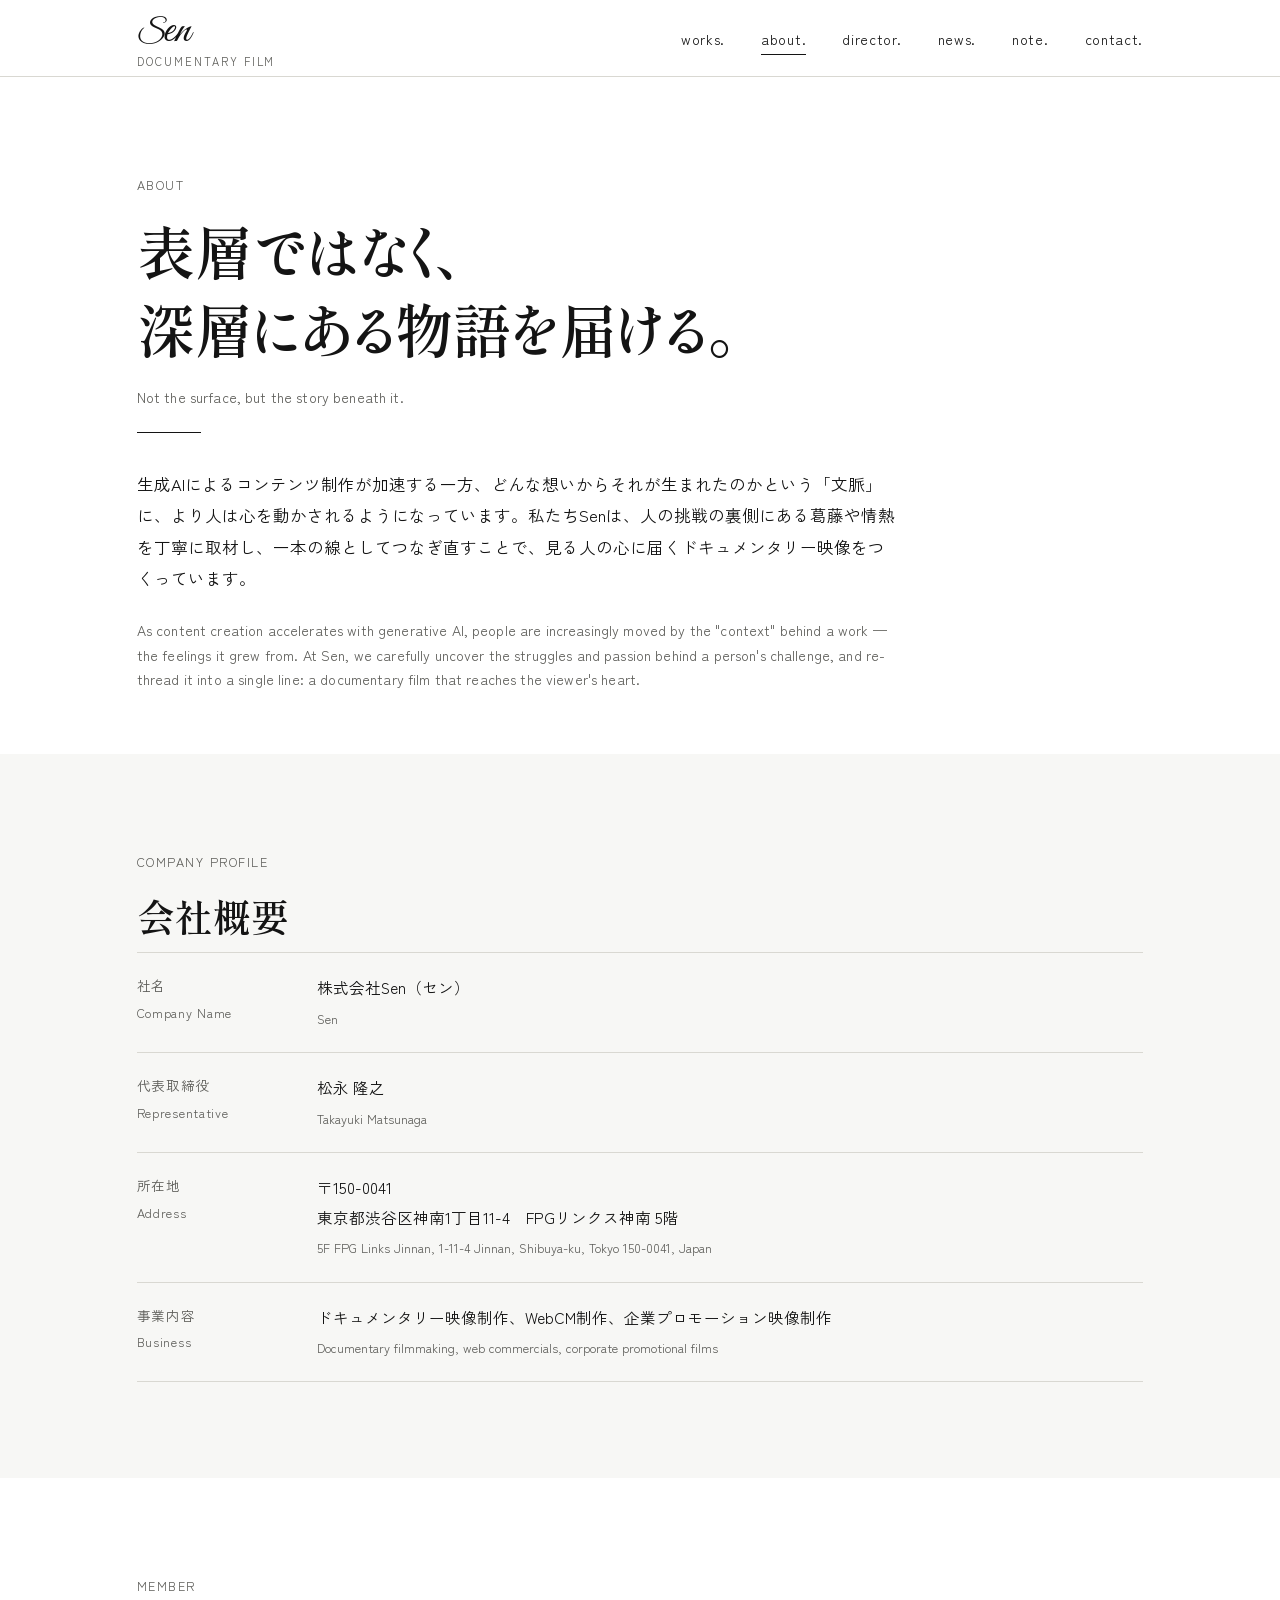
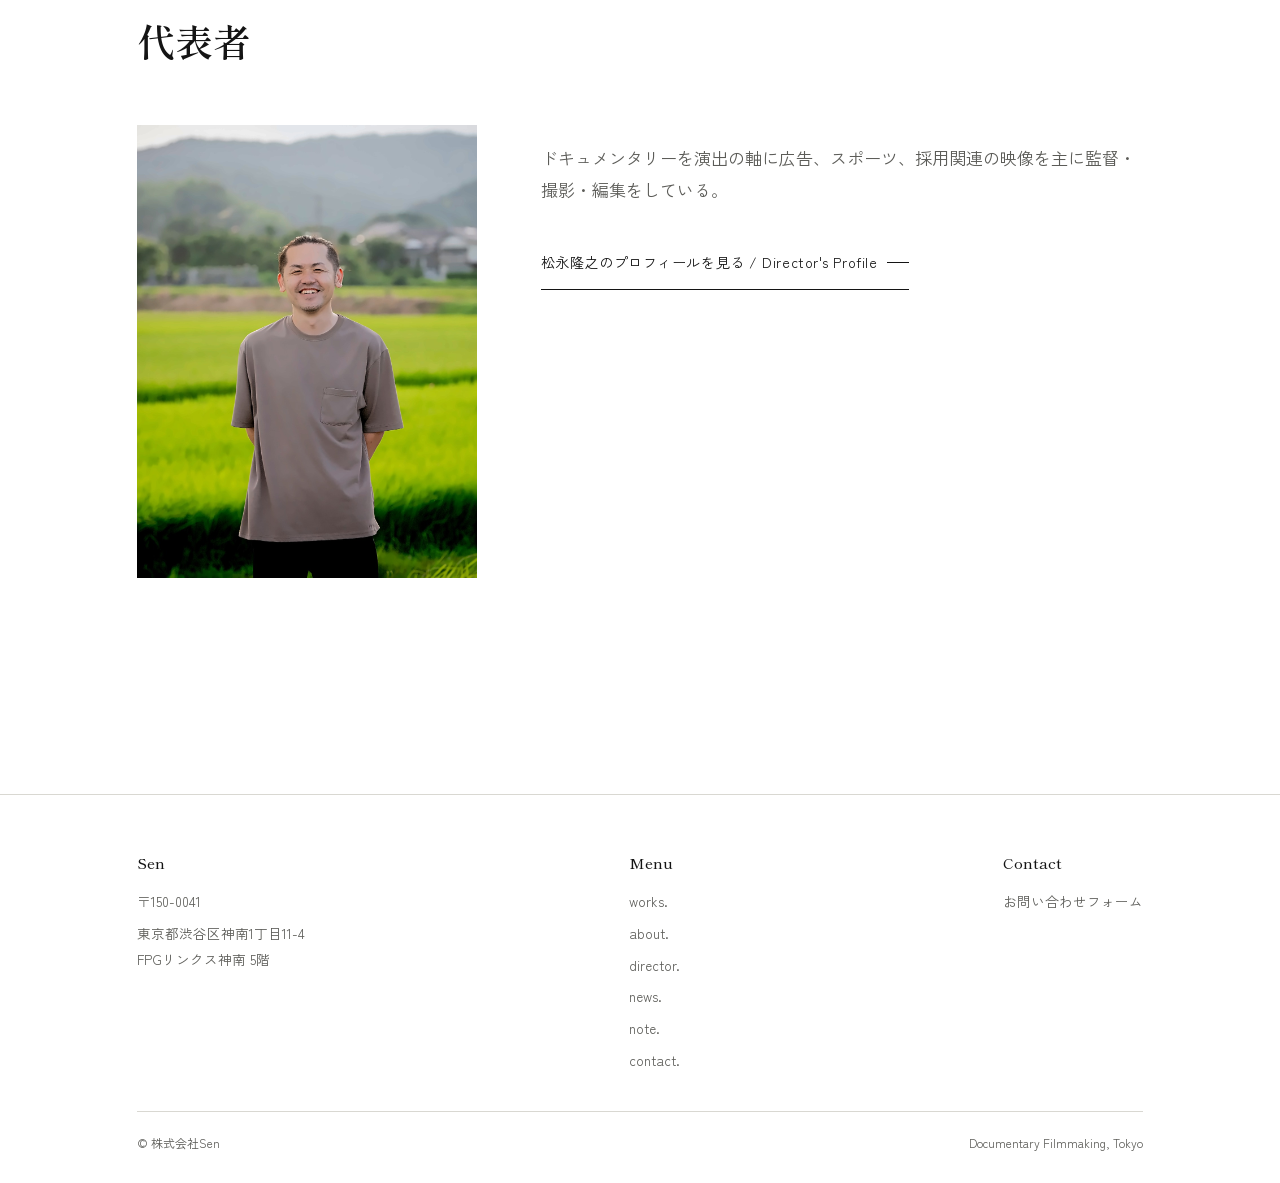
==== about.html @ b872b1f0 "Add files via upload" ====
<!DOCTYPE html>
<html lang="ja">
<head>
<meta charset="UTF-8">
<meta name="viewport" content="width=device-width, initial-scale=1">
<title>about. | Sen</title>
<meta name="description" content="株式会社Senの会社概要とコンセプトについて。">
<link rel="preconnect" href="https://fonts.googleapis.com">
<link rel="preconnect" href="https://fonts.gstatic.com" crossorigin>
<link href="https://fonts.googleapis.com/css2?family=Shippori+Mincho:wght@400;500;600;800&family=Zen+Kaku+Gothic+New:wght@300;400;500;700&family=Great+Vibes&display=swap" rel="stylesheet">
<link rel="stylesheet" href="style.css?v=2">
</head>
<body>


<header class="site-header">
  <div class="wrap">
    <a class="logo" href="index.html"><span class="logo-mark"><span class="logo-s">S</span><span class="logo-en">en</span></span><span class="sub">DOCUMENTARY FILM</span></a>
    <button class="nav-toggle" aria-label="メニュー"><span></span><span></span><span></span></button>
    <nav class="main-nav">
      <ul>
        <li><a href="works.html">works.</a></li>
        <li><a href="about.html" class="is-active">about.</a></li>
        <li><a href="director.html">director.</a></li>
        <li><a href="news.html">news.</a></li>
        <li><a href="https://note.com/matsunagaeizo" target="_blank" rel="noopener">note.</a></li>
        <li><a href="contact.html">contact.</a></li>
      </ul>
    </nav>
  </div>
</header>

<main>
  <section class="section" style="padding-bottom:40px;">
    <div class="wrap">
      <p class="eyebrow">ABOUT</p>
      <h1>表層ではなく、<br>深層にある物語を届ける。</h1>
      <p class="lead en" style="margin-top:16px;">Not the surface, but the story beneath it.</p>
      <hr class="line-rule">
      <div class="concept-block" style="margin-top:36px;">
        <p class="jp">生成AIによるコンテンツ制作が加速する一方、どんな想いからそれが生まれたのかという「文脈」に、より人は心を動かされるようになっています。私たちSenは、人の挑戦の裏側にある葛藤や情熱を丁寧に取材し、一本の線としてつなぎ直すことで、見る人の心に届くドキュメンタリー映像をつくっています。</p>
        <p class="en">As content creation accelerates with generative AI, people are increasingly moved by the "context" behind a work — the feelings it grew from. At Sen, we carefully uncover the struggles and passion behind a person's challenge, and re-thread it into a single line: a documentary film that reaches the viewer's heart.</p>
      </div>
    </div>
  </section>


  <section class="section alt">
    <div class="wrap">
      <div class="section-head" style="margin-bottom:0;">
        <p class="eyebrow">COMPANY PROFILE</p>
        <h2>会社概要</h2>
      </div>
      <table class="profile-table">
        <tr>
          <th>社名<br><span class="en">Company Name</span></th>
          <td>株式会社Sen（セン）<br><span class="en">Sen</span></td>
        </tr>
        <tr>
          <th>代表取締役<br><span class="en">Representative</span></th>
          <td>松永 隆之<br><span class="en">Takayuki Matsunaga</span></td>
        </tr>
        <tr>
          <th>所在地<br><span class="en">Address</span></th>
          <td>〒150-0041<br>東京都渋谷区神南1丁目11-4　FPGリンクス神南 5階<br><span class="en">5F FPG Links Jinnan, 1-11-4 Jinnan, Shibuya-ku, Tokyo 150-0041, Japan</span></td>
        </tr>
        <tr>
          <th>事業内容<br><span class="en">Business</span></th>
          <td>ドキュメンタリー映像制作、WebCM制作、企業プロモーション映像制作<br><span class="en">Documentary filmmaking, web commercials, corporate promotional films</span></td>
        </tr>
      </table>
    </div>
  </section>

  <section class="section">
    <div class="wrap">
      <div class="section-head">
        <p class="eyebrow">MEMBER</p>
        <h2>代表者</h2>
      </div>
      <div class="director-layout">
        <div>
          <div class="director-photo" style="background-image:url('images/about-portrait.jpg');background-size:cover;background-position:center;border:none;color:transparent;"></div>
        </div>
        <div>
          <p class="lead" style="margin-bottom:28px;">ドキュメンタリーを演出の軸に広告、スポーツ、採用関連の映像を主に監督・撮影・編集をしている。</p>
          <a class="btn" href="director.html">松永隆之のプロフィールを見る / Director's Profile <span class="arrow"></span></a>
        </div>
      </div>
    </div>
  </section>
</main>

<footer class="site-footer">
  <div class="wrap">
    <div class="footer-grid">
      <div class="footer-col">
        <h3>Sen</h3>
        <p>〒150-0041</p>
        <p>東京都渋谷区神南1丁目11-4<br>FPGリンクス神南 5階</p>
      </div>
      <div class="footer-col">
        <h3>Menu</h3>
        <a href="works.html">works.</a>
        <a href="about.html">about.</a>
        <a href="director.html">director.</a>
        <a href="news.html">news.</a>
        <a href="https://note.com/matsunagaeizo" target="_blank" rel="noopener">note.</a>
        <a href="contact.html">contact.</a>
      </div>
      <div class="footer-col">
        <h3>Contact</h3>
        <a href="contact.html">お問い合わせフォーム</a>
      </div>
    </div>
    <div class="footer-bottom">
      <span>© 株式会社Sen</span>
      <span>Documentary Filmmaking, Tokyo</span>
    </div>
  </div>
</footer>

<script src="script.js?v=2"></script>
</body>
</html>
---- style.css ----
@font-face{
  font-family:'Great Vibes Self';
  src:url([data-uri]) format('woff2');
  font-weight:400;
  font-display:swap;
}

:root{
  --bg:#ffffff;
  --surface:#f7f7f5;
  --ink:#141414;
  --ink-soft:#5c5c58;
  --line:#d9d8d2;
  --line-strong:#141414;
  --max:1160px;
  --gutter:6vw;
  --serif:'Shippori Mincho', serif;
  --sans:'Zen Kaku Gothic New', sans-serif;
}

*{box-sizing:border-box;}
html{scroll-behavior:smooth;}
body{
  margin:0;
  background:var(--bg);
  color:var(--ink);
  font-family:var(--sans);
  font-weight:400;
  line-height:1.9;
  -webkit-font-smoothing:antialiased;
  font-feature-settings:"palt";
}
img{max-width:100%;display:block;}
a{color:inherit;text-decoration:none;}

.wrap{max-width:var(--max);margin:0 auto;padding-left:var(--gutter);padding-right:var(--gutter);}

/* -------- header -------- */
.site-header{
  position:sticky;top:0;z-index:50;
  background:rgba(255,255,255,.92);
  backdrop-filter:blur(6px);
  border-bottom:1px solid var(--line);
}
.site-header .wrap{
  display:flex;align-items:center;justify-content:space-between;
  height:76px;
}
.logo{
  display:flex;
  flex-direction:column;
  line-height:1;
}
.logo .logo-mark{
  display:flex;align-items:baseline;
}
.logo .logo-s{
  font-family:'Great Vibes Self','Great Vibes','Segoe Script','Bradley Hand',cursive;
  font-size:30px;
  font-weight:400;
  margin-right:-2px;
}
.logo .logo-en{
  font-family:'Great Vibes Self','Great Vibes','Segoe Script','Bradley Hand',cursive;
  font-size:44px;
  font-weight:400;
  margin-right:6px;
}
.logo span.sub{color:var(--ink-soft);font-family:var(--sans);font-size:11px;letter-spacing:.18em;font-weight:400;margin-top:2px;}

nav.main-nav ul{
  display:flex;gap:36px;list-style:none;margin:0;padding:0;
}
nav.main-nav a{
  position:relative;font-size:14px;letter-spacing:.05em;padding-bottom:6px;
}
nav.main-nav a::after{
  content:"";position:absolute;left:0;bottom:0;width:0;height:1px;
  background:var(--ink);transition:width .3s ease;
}
nav.main-nav a:hover::after,
nav.main-nav a.is-active::after{width:100%;}
nav.main-nav a.is-active{color:var(--ink);}

.nav-toggle{
  display:none;background:none;border:0;cursor:pointer;
  width:32px;height:22px;position:relative;
}
.nav-toggle span{
  position:absolute;left:0;width:100%;height:1px;background:var(--ink);transition:all .25s ease;
}
.nav-toggle span:nth-child(1){top:0;}
.nav-toggle span:nth-child(2){top:10px;}
.nav-toggle span:nth-child(3){top:20px;}
.nav-toggle.is-open span:nth-child(1){transform:translateY(10px) rotate(45deg);}
.nav-toggle.is-open span:nth-child(2){opacity:0;}
.nav-toggle.is-open span:nth-child(3){transform:translateY(-10px) rotate(-45deg);}

/* -------- footer -------- */
.site-footer{
  border-top:1px solid var(--line);
  padding:56px 0 28px;
  margin-top:120px;
}
.footer-grid{
  display:flex;flex-wrap:wrap;gap:40px;justify-content:space-between;
  padding-bottom:32px;
}
.footer-col h3{
  font-family:var(--serif);font-weight:500;font-size:15px;margin:0 0 14px;
}
.footer-col p, .footer-col a{
  font-size:13.5px;color:var(--ink-soft);margin:0 0 6px;display:block;
}
.footer-col a:hover{color:var(--ink);}
.footer-bottom{
  border-top:1px solid var(--line);padding-top:20px;
  font-size:12px;color:var(--ink-soft);
  display:flex;justify-content:space-between;flex-wrap:wrap;gap:8px;
}

/* -------- generic section helpers -------- */
.section{padding:96px 0;}
.section.alt{background:var(--surface);}
.section-head{max-width:640px;margin-bottom:56px;}
.eyebrow{
  font-size:12.5px;color:var(--ink-soft);letter-spacing:.12em;margin:0 0 14px;
}
h1,h2,h3{font-family:var(--serif);font-weight:600;margin:0;}
h1{font-size:clamp(34px,5vw,58px);line-height:1.35;}
h2{font-size:clamp(26px,3.2vw,38px);line-height:1.5;}
h3{font-size:20px;line-height:1.6;}
p.lead{font-size:17px;color:var(--ink-soft);}

.line-rule{
  width:64px;height:1px;background:var(--ink);border:0;margin:22px 0;
}
.line-rule.center{margin-left:auto;margin-right:auto;}

.btn{
  display:inline-flex;align-items:center;gap:10px;
  font-size:14px;letter-spacing:.04em;
  padding:14px 0;border-bottom:1px solid var(--ink);
}
.btn .arrow{
  width:22px;height:1px;background:var(--ink);position:relative;transition:width .3s ease;
}
.btn:hover .arrow{width:34px;}

/* -------- hero -------- */
.hero{
  padding:120px 0 90px;
  position:relative;
}
.hero .eyebrow{margin-bottom:22px;}
.hero h1{max-width:820px;}
.hero-sub{
  margin-top:26px;max-width:520px;color:var(--ink-soft);font-size:16px;
}
.hero-line-wrap{margin:44px 0 0;}
.hero-line{
  width:100%;height:1px;
  stroke:var(--ink);stroke-width:1;fill:none;
  stroke-dasharray:1000;stroke-dashoffset:1000;
  animation:draw 1.8s ease forwards .3s;
}
@keyframes draw{to{stroke-dashoffset:0;}}
@media (prefers-reduced-motion:reduce){
  .hero-line{animation:none;stroke-dashoffset:0;}
}

/* -------- works grid -------- */
.works-grid{
  display:grid;grid-template-columns:repeat(3,1fr);gap:2px;
  background:var(--line);
  border:1px solid var(--line);
}
.work-card{
  background:var(--bg);
  padding:0;position:relative;
}
.work-media{
  aspect-ratio:16/10;
  background:var(--surface);
  background-size:cover;
  background-position:center;
  position:relative;overflow:hidden;
  cursor:pointer;
}
.work-media .ph{
  position:absolute;inset:0;display:flex;align-items:center;justify-content:center;
  flex-direction:column;gap:10px;color:var(--ink-soft);font-size:12px;letter-spacing:.06em;
}
.work-media.has-image .ph{
  background:rgba(255,255,255,.0);
}
.work-media.has-image .ph span.label{display:none;}
.work-media.has-image .ph .play{
  background:rgba(255,255,255,.85);
  border-color:var(--ink);
}
.work-media .ph .play{
  width:46px;height:46px;border-radius:50%;border:1px solid var(--ink);
  display:flex;align-items:center;justify-content:center;
  background:var(--bg);
  transition:transform .25s ease;
}
.work-media:hover .ph .play{transform:scale(1.08);}
.work-media .ph .play::after{
  content:"";width:0;height:0;
  border-top:6px solid transparent;border-bottom:6px solid transparent;
  border-left:9px solid var(--ink);margin-left:3px;
}
.work-media iframe{width:100%;height:100%;border:0;position:absolute;inset:0;}
.work-info{padding:20px 22px 26px;}
.work-info .cat{font-size:11.5px;color:var(--ink-soft);letter-spacing:.1em;margin-bottom:8px;}
.work-info h3{font-size:17px;}

@media (max-width:860px){
  .works-grid{grid-template-columns:repeat(2,1fr);}
}
@media (max-width:560px){
  .works-grid{grid-template-columns:1fr;}
}

/* -------- profile table -------- */
.profile-table{width:100%;border-collapse:collapse;margin-top:8px;}
.profile-table tr{border-top:1px solid var(--line);}
.profile-table tr:last-child{border-bottom:1px solid var(--line);}
.profile-table th,.profile-table td{
  text-align:left;padding:20px 0;vertical-align:top;font-weight:400;
}
.profile-table th{
  width:180px;color:var(--ink-soft);font-size:13.5px;letter-spacing:.05em;
}
.profile-table td{font-size:15.5px;}
.profile-table .en{font-size:12.5px;color:var(--ink-soft);}
.profile-table th .en{display:inline-block;margin-top:2px;}

/* -------- director -------- */
.director-layout{
  display:grid;grid-template-columns:340px 1fr;gap:64px;align-items:start;
}
.director-photo{
  aspect-ratio:3/4;background:var(--surface);
  display:flex;align-items:center;justify-content:center;
  color:var(--ink-soft);font-size:12.5px;letter-spacing:.06em;
  text-align:center;padding:20px;
  border:1px dashed var(--line);
}
.director-name-en{color:var(--ink-soft);font-size:13px;letter-spacing:.1em;margin-top:8px;}
@media (max-width:800px){
  .director-layout{grid-template-columns:1fr;gap:36px;}
  .director-photo{max-width:280px;}
}

/* -------- about concept -------- */
.concept-block{max-width:760px;}
.concept-block p{margin:0 0 22px;font-size:16px;color:var(--ink-soft);}
.concept-block p.jp{color:var(--ink);font-size:16.5px;}

/* -------- bilingual (ja / en) pairing -------- */
p.en, .lead.en{
  font-size:14px;
  color:var(--ink-soft);
  font-style:normal;
  letter-spacing:.01em;
  line-height:1.75;
}
p.en{padding-top:2px;}
.hero-sub.en{margin-top:12px;font-size:14px;}

/* -------- studio strip -------- */
.strip{
  display:grid;grid-template-columns:repeat(3,1fr);gap:2px;background:var(--line);
  border:1px solid var(--line);margin-top:56px;
}
.strip .ph-box{
  aspect-ratio:4/3;background:var(--surface);
  display:flex;align-items:center;justify-content:center;
  color:var(--ink-soft);font-size:11.5px;letter-spacing:.06em;text-align:center;padding:14px;
}
@media (max-width:700px){.strip{grid-template-columns:1fr;}}

/* -------- contact form -------- */
.contact-layout{
  display:grid;grid-template-columns:1fr 1fr;gap:80px;
}
.form-row{margin-bottom:26px;}
.form-row label{
  display:block;font-size:13px;color:var(--ink-soft);letter-spacing:.04em;margin-bottom:10px;
}
.form-row label .en{font-size:11.5px;color:var(--ink-soft);opacity:.75;}
.form-row input,.form-row textarea{
  width:100%;border:0;border-bottom:1px solid var(--line);
  background:transparent;font-family:var(--sans);font-size:15.5px;color:var(--ink);
  padding:8px 0;outline:none;transition:border-color .25s ease;
}
.form-row input:focus,.form-row textarea:focus{border-color:var(--ink);}
.form-row textarea{resize:vertical;min-height:110px;}
.submit-btn{
  border:1px solid var(--ink);background:var(--ink);color:var(--bg);
  font-family:var(--sans);font-size:14px;letter-spacing:.06em;
  padding:15px 34px;cursor:pointer;transition:background .25s ease,color .25s ease;
}
.submit-btn:hover{background:var(--bg);color:var(--ink);}
.submit-btn:disabled{opacity:.5;cursor:default;}
.form-status{margin-top:18px;font-size:14px;}
.form-status.ok{color:#2f6b3a;}
.form-status.err{color:#a33;}

.contact-info h3{margin-bottom:18px;}
.contact-info p{color:var(--ink-soft);font-size:14.5px;margin:0 0 6px;}

@media (max-width:800px){
  .contact-layout{grid-template-columns:1fr;gap:48px;}
}

/* -------- mobile nav -------- */
@media (max-width:800px){
  .nav-toggle{display:block;}
  .nav-toggle.is-open span{background:var(--ink);}
  nav.main-nav{
    position:fixed;top:76px;left:0;right:0;bottom:0;
    z-index:100;
    background:var(--ink);
    opacity:1;
    visibility:hidden;
    transform:translateY(-8px);
    transition:visibility 0s linear .25s, transform .25s ease;
    padding:40px var(--gutter);
  }
  nav.main-nav.is-open{
    visibility:visible;
    pointer-events:auto;
    transform:translateY(0);
    transition:transform .25s ease;
  }
  nav.main-nav ul{flex-direction:column;gap:28px;}
  nav.main-nav a{
    font-size:22px;font-family:var(--serif);
    color:#ffffff;
  }
  nav.main-nav a::after{background:#ffffff;}
}
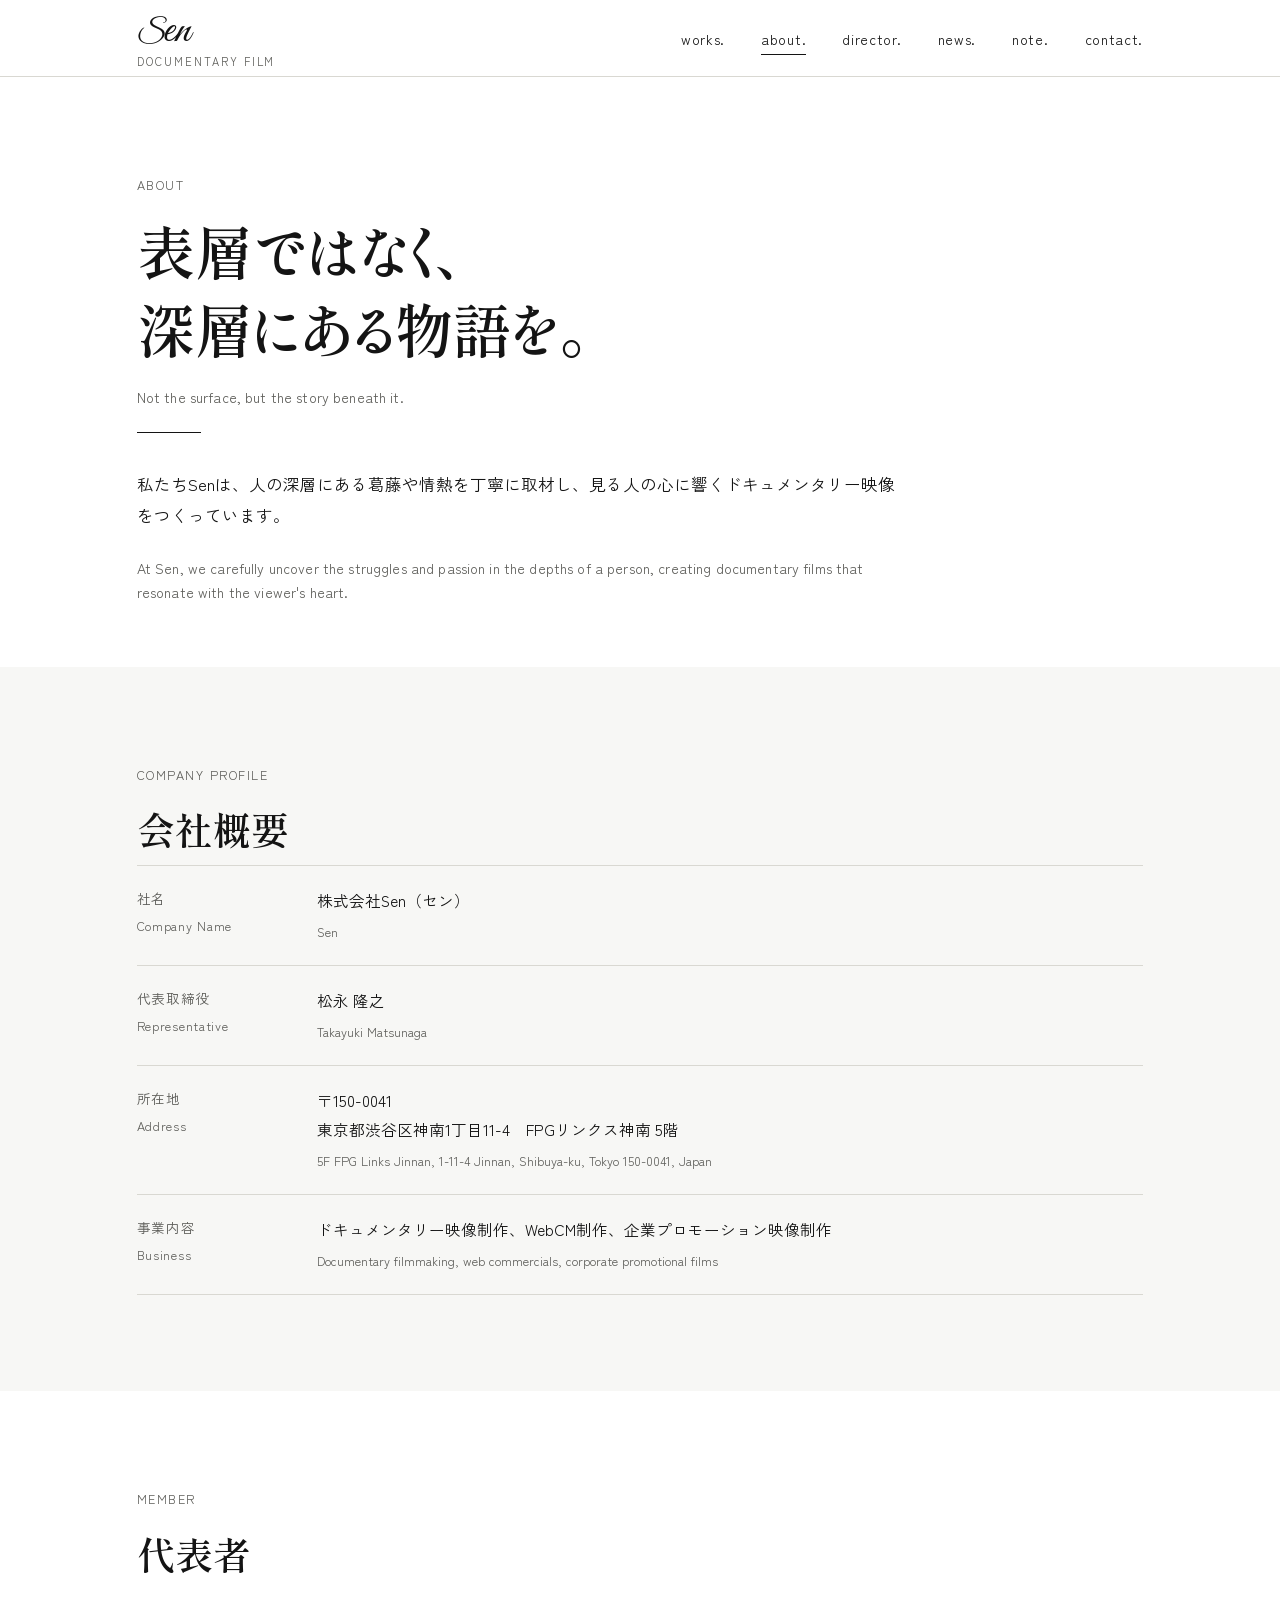
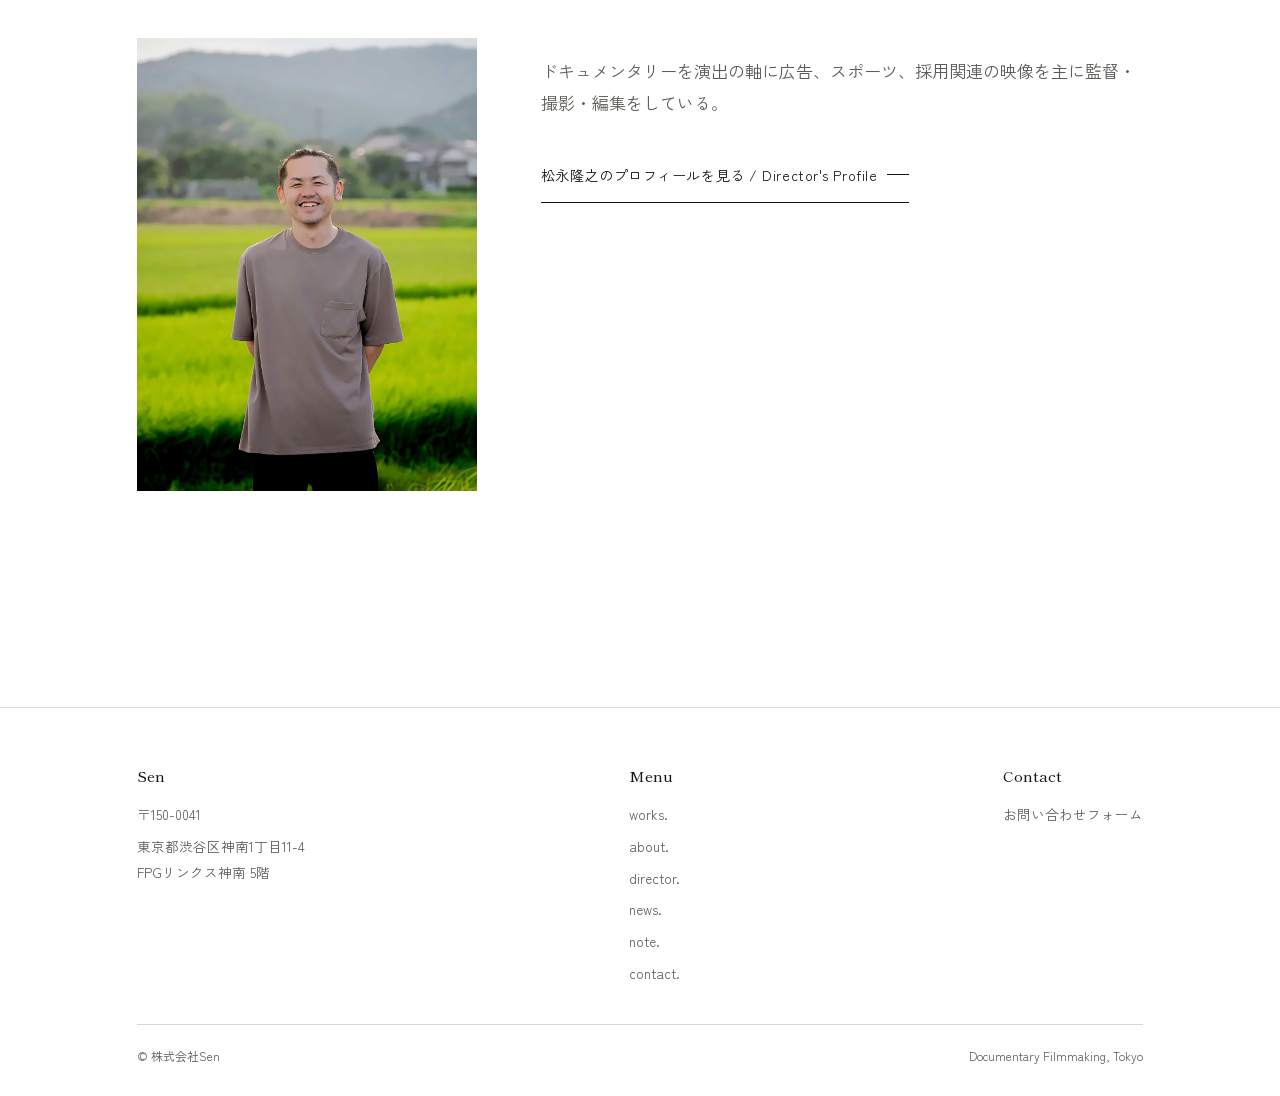
==== commit c83ad50b: "Add files via upload" ====
--- a/about.html
+++ b/about.html
@@ -8,7 +8,7 @@
 <link rel="preconnect" href="https://fonts.googleapis.com">
 <link rel="preconnect" href="https://fonts.gstatic.com" crossorigin>
 <link href="https://fonts.googleapis.com/css2?family=Shippori+Mincho:wght@400;500;600;800&family=Zen+Kaku+Gothic+New:wght@300;400;500;700&family=Great+Vibes&display=swap" rel="stylesheet">
-<link rel="stylesheet" href="style.css?v=2">
+<link rel="stylesheet" href="style.css?v=4">
 </head>
 <body>
 
@@ -34,12 +34,12 @@
   <section class="section" style="padding-bottom:40px;">
     <div class="wrap">
       <p class="eyebrow">ABOUT</p>
-      <h1>表層ではなく、<br>深層にある物語を届ける。</h1>
+      <h1>表層ではなく、<br>深層にある物語を。</h1>
       <p class="lead en" style="margin-top:16px;">Not the surface, but the story beneath it.</p>
       <hr class="line-rule">
       <div class="concept-block" style="margin-top:36px;">
-        <p class="jp">生成AIによるコンテンツ制作が加速する一方、どんな想いからそれが生まれたのかという「文脈」に、より人は心を動かされるようになっています。私たちSenは、人の挑戦の裏側にある葛藤や情熱を丁寧に取材し、一本の線としてつなぎ直すことで、見る人の心に届くドキュメンタリー映像をつくっています。</p>
-        <p class="en">As content creation accelerates with generative AI, people are increasingly moved by the "context" behind a work — the feelings it grew from. At Sen, we carefully uncover the struggles and passion behind a person's challenge, and re-thread it into a single line: a documentary film that reaches the viewer's heart.</p>
+        <p class="jp">私たちSenは、人の深層にある葛藤や情熱を丁寧に取材し、見る人の心に響くドキュメンタリー映像をつくっています。</p>
+        <p class="en">At Sen, we carefully uncover the struggles and passion in the depths of a person, creating documentary films that resonate with the viewer's heart.</p>
       </div>
     </div>
   </section>
@@ -120,6 +120,6 @@
   </div>
 </footer>
 
-<script src="script.js?v=2"></script>
+<script src="script.js?v=4"></script>
 </body>
 </html>
--- a/style.css
+++ b/style.css
@@ -321,22 +321,20 @@
   .nav-toggle{display:block;}
   .nav-toggle.is-open span{background:var(--ink);}
   nav.main-nav{
-    position:fixed;top:76px;left:0;right:0;bottom:0;
+    display:none;
+    position:fixed;top:76px;left:0;right:0;
+    height:calc(100vh - 76px);
+    height:calc(100dvh - 76px);
     z-index:100;
     background:var(--ink);
-    opacity:1;
-    visibility:hidden;
-    transform:translateY(-8px);
-    transition:visibility 0s linear .25s, transform .25s ease;
     padding:40px var(--gutter);
+    overflow-y:auto;
   }
   nav.main-nav.is-open{
-    visibility:visible;
-    pointer-events:auto;
-    transform:translateY(0);
-    transition:transform .25s ease;
+    display:flex;
+    align-items:flex-start;
   }
-  nav.main-nav ul{flex-direction:column;gap:28px;}
+  nav.main-nav ul{flex-direction:column;gap:28px;width:100%;}
   nav.main-nav a{
     font-size:22px;font-family:var(--serif);
     color:#ffffff;
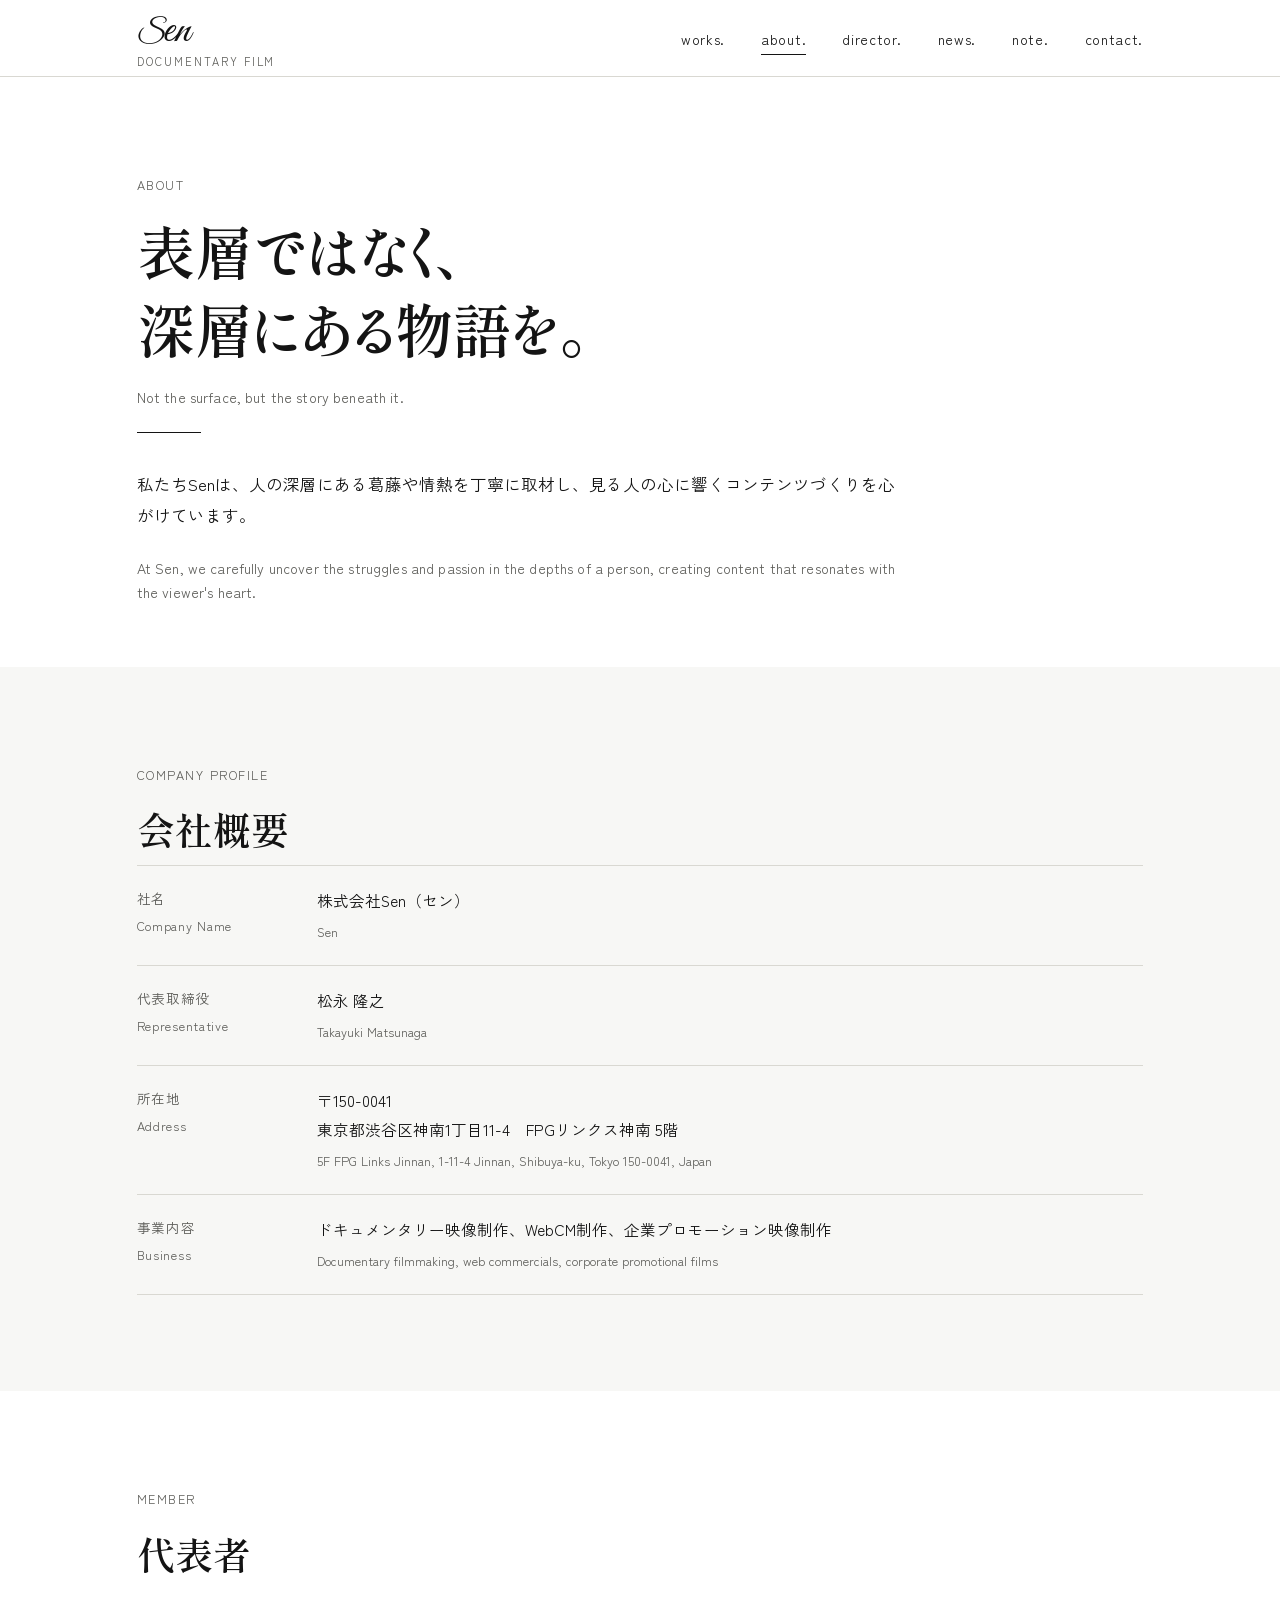
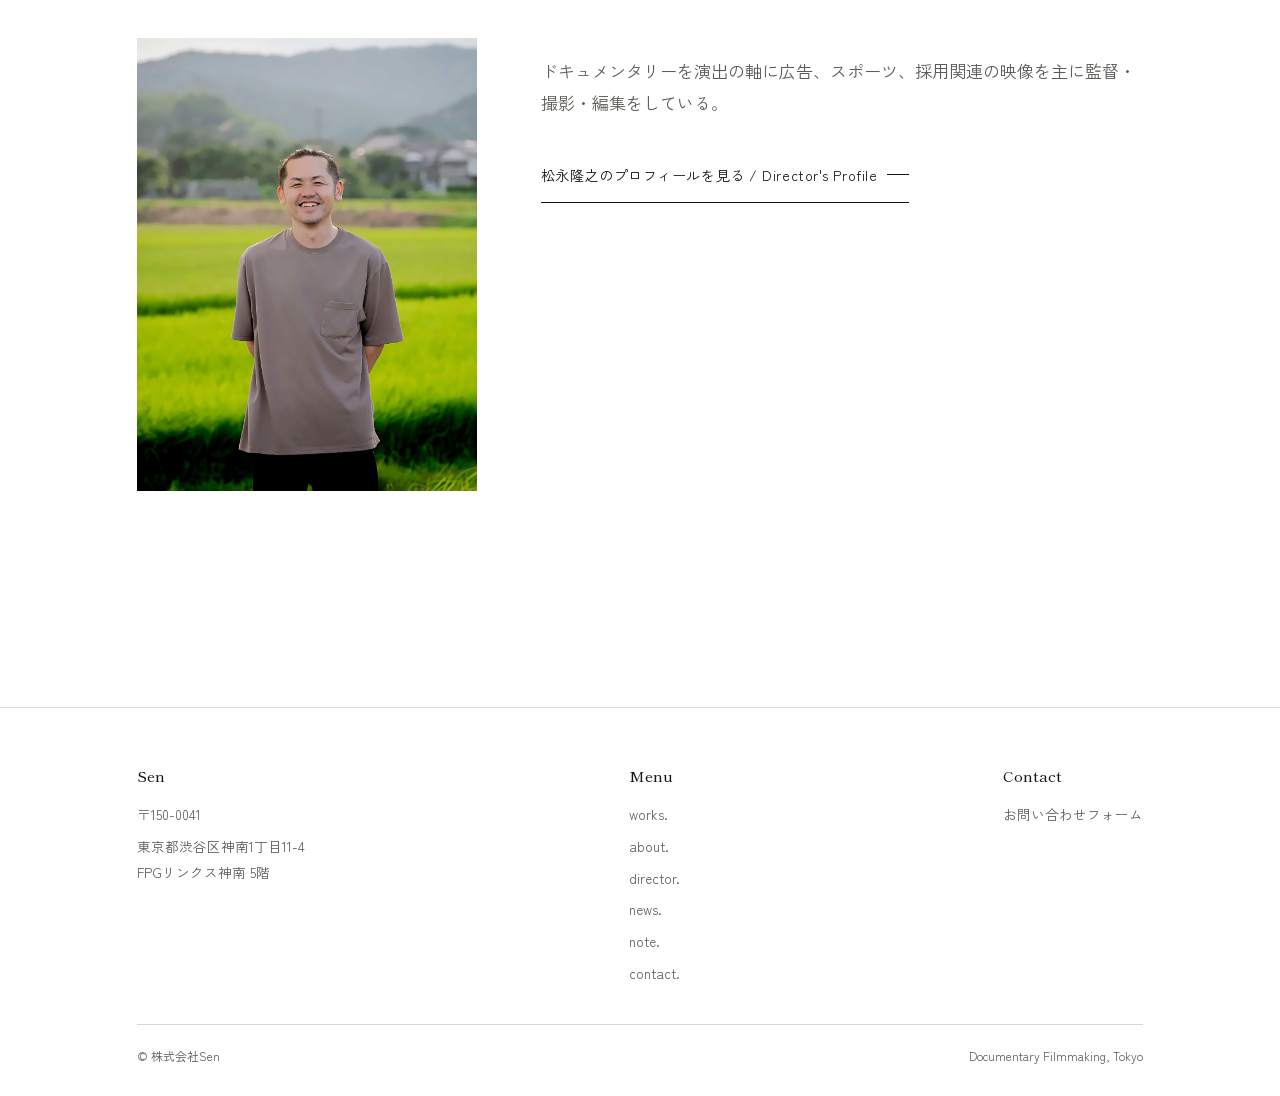
==== commit d8f98fea: "Add files via upload" ====
--- a/about.html
+++ b/about.html
@@ -8,7 +8,352 @@
 <link rel="preconnect" href="https://fonts.googleapis.com">
 <link rel="preconnect" href="https://fonts.gstatic.com" crossorigin>
 <link href="https://fonts.googleapis.com/css2?family=Shippori+Mincho:wght@400;500;600;800&family=Zen+Kaku+Gothic+New:wght@300;400;500;700&family=Great+Vibes&display=swap" rel="stylesheet">
-<link rel="stylesheet" href="style.css?v=4">
+<style>
+@font-face{
+  font-family:'Great Vibes Self';
+  src:url([data-uri]) format('woff2');
+  font-weight:400;
+  font-display:swap;
+}
+
+:root{
+  --bg:#ffffff;
+  --surface:#f7f7f5;
+  --ink:#141414;
+  --ink-soft:#5c5c58;
+  --line:#d9d8d2;
+  --line-strong:#141414;
+  --max:1160px;
+  --gutter:6vw;
+  --serif:'Shippori Mincho', serif;
+  --sans:'Zen Kaku Gothic New', sans-serif;
+}
+
+*{box-sizing:border-box;}
+html{scroll-behavior:smooth;}
+body{
+  margin:0;
+  background:var(--bg);
+  color:var(--ink);
+  font-family:var(--sans);
+  font-weight:400;
+  line-height:1.9;
+  -webkit-font-smoothing:antialiased;
+  font-feature-settings:"palt";
+}
+img{max-width:100%;display:block;}
+a{color:inherit;text-decoration:none;}
+
+.wrap{max-width:var(--max);margin:0 auto;padding-left:var(--gutter);padding-right:var(--gutter);}
+
+/* -------- header -------- */
+.site-header{
+  position:sticky;top:0;z-index:50;
+  background:rgba(255,255,255,.92);
+  backdrop-filter:blur(6px);
+  border-bottom:1px solid var(--line);
+}
+.site-header .wrap{
+  display:flex;align-items:center;justify-content:space-between;
+  height:76px;
+}
+.logo{
+  display:flex;
+  flex-direction:column;
+  line-height:1;
+}
+.logo .logo-mark{
+  display:flex;align-items:baseline;
+}
+.logo .logo-s{
+  font-family:'Great Vibes Self','Great Vibes','Segoe Script','Bradley Hand',cursive;
+  font-size:30px;
+  font-weight:400;
+  margin-right:-2px;
+}
+.logo .logo-en{
+  font-family:'Great Vibes Self','Great Vibes','Segoe Script','Bradley Hand',cursive;
+  font-size:44px;
+  font-weight:400;
+  margin-right:6px;
+}
+.logo span.sub{color:var(--ink-soft);font-family:var(--sans);font-size:11px;letter-spacing:.18em;font-weight:400;margin-top:2px;}
+
+nav.main-nav ul{
+  display:flex;gap:36px;list-style:none;margin:0;padding:0;
+}
+nav.main-nav a{
+  position:relative;font-size:14px;letter-spacing:.05em;padding-bottom:6px;
+}
+nav.main-nav a::after{
+  content:"";position:absolute;left:0;bottom:0;width:0;height:1px;
+  background:var(--ink);transition:width .3s ease;
+}
+nav.main-nav a:hover::after,
+nav.main-nav a.is-active::after{width:100%;}
+nav.main-nav a.is-active{color:var(--ink);}
+
+.nav-toggle{
+  display:none;background:none;border:0;cursor:pointer;
+  width:32px;height:22px;position:relative;
+}
+.nav-toggle span{
+  position:absolute;left:0;width:100%;height:1px;background:var(--ink);transition:all .25s ease;
+}
+.nav-toggle span:nth-child(1){top:0;}
+.nav-toggle span:nth-child(2){top:10px;}
+.nav-toggle span:nth-child(3){top:20px;}
+.nav-toggle.is-open span:nth-child(1){transform:translateY(10px) rotate(45deg);}
+.nav-toggle.is-open span:nth-child(2){opacity:0;}
+.nav-toggle.is-open span:nth-child(3){transform:translateY(-10px) rotate(-45deg);}
+
+/* -------- footer -------- */
+.site-footer{
+  border-top:1px solid var(--line);
+  padding:56px 0 28px;
+  margin-top:120px;
+}
+.footer-grid{
+  display:flex;flex-wrap:wrap;gap:40px;justify-content:space-between;
+  padding-bottom:32px;
+}
+.footer-col h3{
+  font-family:var(--serif);font-weight:500;font-size:15px;margin:0 0 14px;
+}
+.footer-col p, .footer-col a{
+  font-size:13.5px;color:var(--ink-soft);margin:0 0 6px;display:block;
+}
+.footer-col a:hover{color:var(--ink);}
+.footer-bottom{
+  border-top:1px solid var(--line);padding-top:20px;
+  font-size:12px;color:var(--ink-soft);
+  display:flex;justify-content:space-between;flex-wrap:wrap;gap:8px;
+}
+
+/* -------- generic section helpers -------- */
+.section{padding:96px 0;}
+.section.alt{background:var(--surface);}
+.section-head{max-width:640px;margin-bottom:56px;}
+.eyebrow{
+  font-size:12.5px;color:var(--ink-soft);letter-spacing:.12em;margin:0 0 14px;
+}
+h1,h2,h3{font-family:var(--serif);font-weight:600;margin:0;}
+h1{font-size:clamp(34px,5vw,58px);line-height:1.35;}
+h2{font-size:clamp(26px,3.2vw,38px);line-height:1.5;}
+h3{font-size:20px;line-height:1.6;}
+p.lead{font-size:17px;color:var(--ink-soft);}
+
+.line-rule{
+  width:64px;height:1px;background:var(--ink);border:0;margin:22px 0;
+}
+.line-rule.center{margin-left:auto;margin-right:auto;}
+
+.btn{
+  display:inline-flex;align-items:center;gap:10px;
+  font-size:14px;letter-spacing:.04em;
+  padding:14px 0;border-bottom:1px solid var(--ink);
+}
+.btn .arrow{
+  width:22px;height:1px;background:var(--ink);position:relative;transition:width .3s ease;
+}
+.btn:hover .arrow{width:34px;}
+
+/* -------- hero -------- */
+.hero{
+  padding:120px 0 90px;
+  position:relative;
+}
+.hero .eyebrow{margin-bottom:22px;}
+.hero h1{max-width:820px;}
+.hero-sub{
+  margin-top:26px;max-width:520px;color:var(--ink-soft);font-size:16px;
+}
+.hero-line-wrap{margin:44px 0 0;}
+.hero-line{
+  width:100%;height:1px;
+  stroke:var(--ink);stroke-width:1;fill:none;
+  stroke-dasharray:1000;stroke-dashoffset:1000;
+  animation:draw 1.8s ease forwards .3s;
+}
+@keyframes draw{to{stroke-dashoffset:0;}}
+@media (prefers-reduced-motion:reduce){
+  .hero-line{animation:none;stroke-dashoffset:0;}
+}
+
+/* -------- works grid -------- */
+.works-grid{
+  display:grid;grid-template-columns:repeat(3,1fr);gap:2px;
+  background:var(--line);
+  border:1px solid var(--line);
+}
+.work-card{
+  background:var(--bg);
+  padding:0;position:relative;
+}
+.work-media{
+  aspect-ratio:16/10;
+  background:var(--surface);
+  background-size:cover;
+  background-position:center;
+  position:relative;overflow:hidden;
+  cursor:pointer;
+}
+.work-media .ph{
+  position:absolute;inset:0;display:flex;align-items:center;justify-content:center;
+  flex-direction:column;gap:10px;color:var(--ink-soft);font-size:12px;letter-spacing:.06em;
+}
+.work-media.has-image .ph{
+  background:rgba(255,255,255,.0);
+}
+.work-media.has-image .ph span.label{display:none;}
+.work-media.has-image .ph .play{
+  background:rgba(255,255,255,.85);
+  border-color:var(--ink);
+}
+.work-media .ph .play{
+  width:46px;height:46px;border-radius:50%;border:1px solid var(--ink);
+  display:flex;align-items:center;justify-content:center;
+  background:var(--bg);
+  transition:transform .25s ease;
+}
+.work-media:hover .ph .play{transform:scale(1.08);}
+.work-media .ph .play::after{
+  content:"";width:0;height:0;
+  border-top:6px solid transparent;border-bottom:6px solid transparent;
+  border-left:9px solid var(--ink);margin-left:3px;
+}
+.work-media iframe{width:100%;height:100%;border:0;position:absolute;inset:0;}
+.work-info{padding:20px 22px 26px;}
+.work-info .cat{font-size:11.5px;color:var(--ink-soft);letter-spacing:.1em;margin-bottom:8px;}
+.work-info h3{font-size:17px;}
+
+@media (max-width:860px){
+  .works-grid{grid-template-columns:repeat(2,1fr);}
+}
+@media (max-width:560px){
+  .works-grid{grid-template-columns:1fr;}
+}
+
+/* -------- profile table -------- */
+.profile-table{width:100%;border-collapse:collapse;margin-top:8px;}
+.profile-table tr{border-top:1px solid var(--line);}
+.profile-table tr:last-child{border-bottom:1px solid var(--line);}
+.profile-table th,.profile-table td{
+  text-align:left;padding:20px 0;vertical-align:top;font-weight:400;
+}
+.profile-table th{
+  width:180px;color:var(--ink-soft);font-size:13.5px;letter-spacing:.05em;
+}
+.profile-table td{font-size:15.5px;}
+.profile-table .en{font-size:12.5px;color:var(--ink-soft);}
+.profile-table th .en{display:inline-block;margin-top:2px;}
+
+/* -------- director -------- */
+.director-layout{
+  display:grid;grid-template-columns:340px 1fr;gap:64px;align-items:start;
+}
+.director-photo{
+  aspect-ratio:3/4;background:var(--surface);
+  display:flex;align-items:center;justify-content:center;
+  color:var(--ink-soft);font-size:12.5px;letter-spacing:.06em;
+  text-align:center;padding:20px;
+  border:1px dashed var(--line);
+}
+.director-name-en{color:var(--ink-soft);font-size:13px;letter-spacing:.1em;margin-top:8px;}
+@media (max-width:800px){
+  .director-layout{grid-template-columns:1fr;gap:36px;}
+  .director-photo{max-width:280px;}
+}
+
+/* -------- about concept -------- */
+.concept-block{max-width:760px;}
+.concept-block p{margin:0 0 22px;font-size:16px;color:var(--ink-soft);}
+.concept-block p.jp{color:var(--ink);font-size:16.5px;}
+
+/* -------- bilingual (ja / en) pairing -------- */
+p.en, .lead.en{
+  font-size:14px;
+  color:var(--ink-soft);
+  font-style:normal;
+  letter-spacing:.01em;
+  line-height:1.75;
+}
+p.en{padding-top:2px;}
+.hero-sub.en{margin-top:12px;font-size:14px;}
+
+/* -------- studio strip -------- */
+.strip{
+  display:grid;grid-template-columns:repeat(3,1fr);gap:2px;background:var(--line);
+  border:1px solid var(--line);margin-top:56px;
+}
+.strip .ph-box{
+  aspect-ratio:4/3;background:var(--surface);
+  display:flex;align-items:center;justify-content:center;
+  color:var(--ink-soft);font-size:11.5px;letter-spacing:.06em;text-align:center;padding:14px;
+}
+@media (max-width:700px){.strip{grid-template-columns:1fr;}}
+
+/* -------- contact form -------- */
+.contact-layout{
+  display:grid;grid-template-columns:1fr 1fr;gap:80px;
+}
+.form-row{margin-bottom:26px;}
+.form-row label{
+  display:block;font-size:13px;color:var(--ink-soft);letter-spacing:.04em;margin-bottom:10px;
+}
+.form-row label .en{font-size:11.5px;color:var(--ink-soft);opacity:.75;}
+.form-row input,.form-row textarea{
+  width:100%;border:0;border-bottom:1px solid var(--line);
+  background:transparent;font-family:var(--sans);font-size:15.5px;color:var(--ink);
+  padding:8px 0;outline:none;transition:border-color .25s ease;
+}
+.form-row input:focus,.form-row textarea:focus{border-color:var(--ink);}
+.form-row textarea{resize:vertical;min-height:110px;}
+.submit-btn{
+  border:1px solid var(--ink);background:var(--ink);color:var(--bg);
+  font-family:var(--sans);font-size:14px;letter-spacing:.06em;
+  padding:15px 34px;cursor:pointer;transition:background .25s ease,color .25s ease;
+}
+.submit-btn:hover{background:var(--bg);color:var(--ink);}
+.submit-btn:disabled{opacity:.5;cursor:default;}
+.form-status{margin-top:18px;font-size:14px;}
+.form-status.ok{color:#2f6b3a;}
+.form-status.err{color:#a33;}
+
+.contact-info h3{margin-bottom:18px;}
+.contact-info p{color:var(--ink-soft);font-size:14.5px;margin:0 0 6px;}
+
+@media (max-width:800px){
+  .contact-layout{grid-template-columns:1fr;gap:48px;}
+}
+
+/* -------- mobile nav -------- */
+@media (max-width:800px){
+  .nav-toggle{display:block;}
+  .nav-toggle.is-open span{background:var(--ink);}
+  nav.main-nav{
+    display:none;
+    position:fixed;top:76px;left:0;right:0;
+    height:calc(100vh - 76px);
+    height:calc(100dvh - 76px);
+    z-index:100;
+    background:var(--ink);
+    padding:40px var(--gutter);
+    overflow-y:auto;
+  }
+  nav.main-nav.is-open{
+    display:flex;
+    align-items:flex-start;
+  }
+  nav.main-nav ul{flex-direction:column;gap:28px;width:100%;}
+  nav.main-nav a{
+    font-size:22px;font-family:var(--serif);
+    color:#ffffff;
+  }
+  nav.main-nav a::after{background:#ffffff;}
+}
+
+</style>
 </head>
 <body>
 
@@ -38,8 +383,8 @@
       <p class="lead en" style="margin-top:16px;">Not the surface, but the story beneath it.</p>
       <hr class="line-rule">
       <div class="concept-block" style="margin-top:36px;">
-        <p class="jp">私たちSenは、人の深層にある葛藤や情熱を丁寧に取材し、見る人の心に響くドキュメンタリー映像をつくっています。</p>
-        <p class="en">At Sen, we carefully uncover the struggles and passion in the depths of a person, creating documentary films that resonate with the viewer's heart.</p>
+        <p class="jp">私たちSenは、人の深層にある葛藤や情熱を丁寧に取材し、見る人の心に響くコンテンツづくりを心がけています。</p>
+        <p class="en">At Sen, we carefully uncover the struggles and passion in the depths of a person, creating content that resonates with the viewer's heart.</p>
       </div>
     </div>
   </section>
@@ -80,7 +425,7 @@
       </div>
       <div class="director-layout">
         <div>
-          <div class="director-photo" style="background-image:url('images/about-portrait.jpg');background-size:cover;background-position:center;border:none;color:transparent;"></div>
+          <div class="director-photo" style="background-image:url('[data-uri]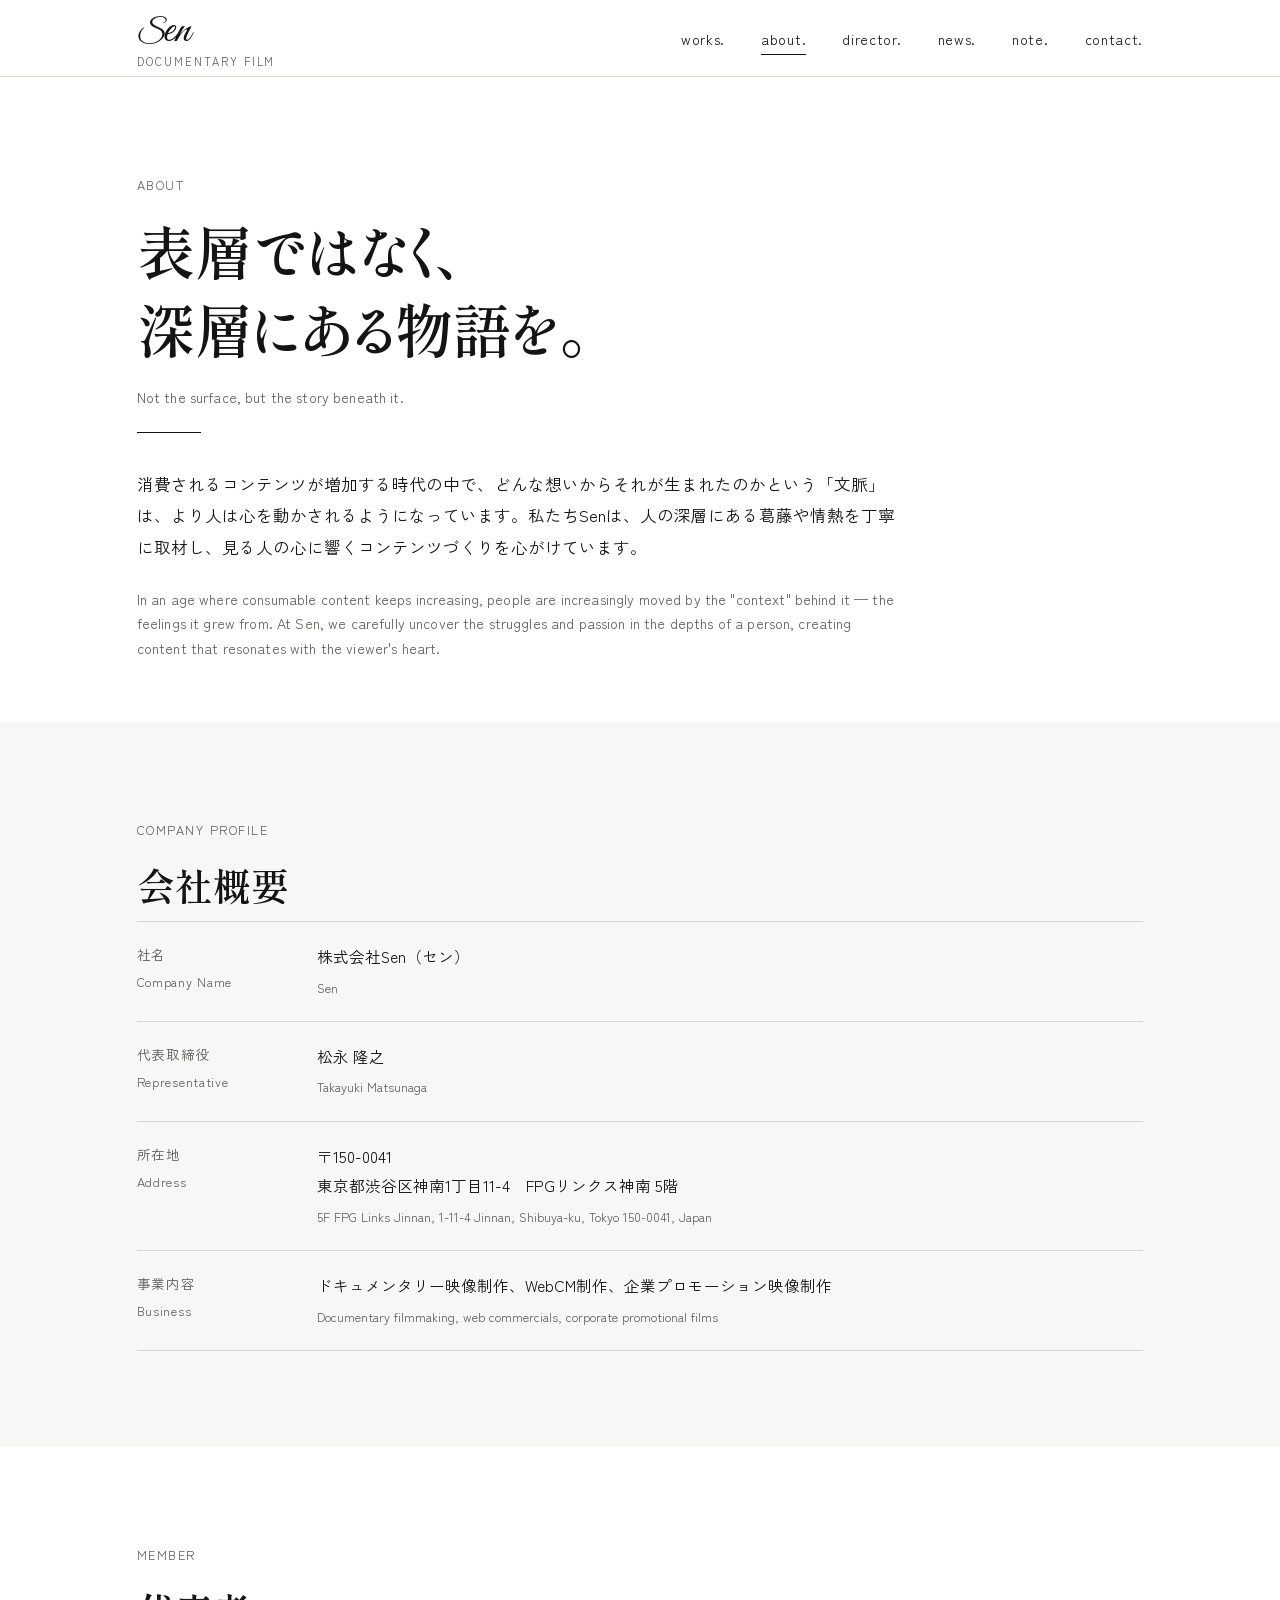
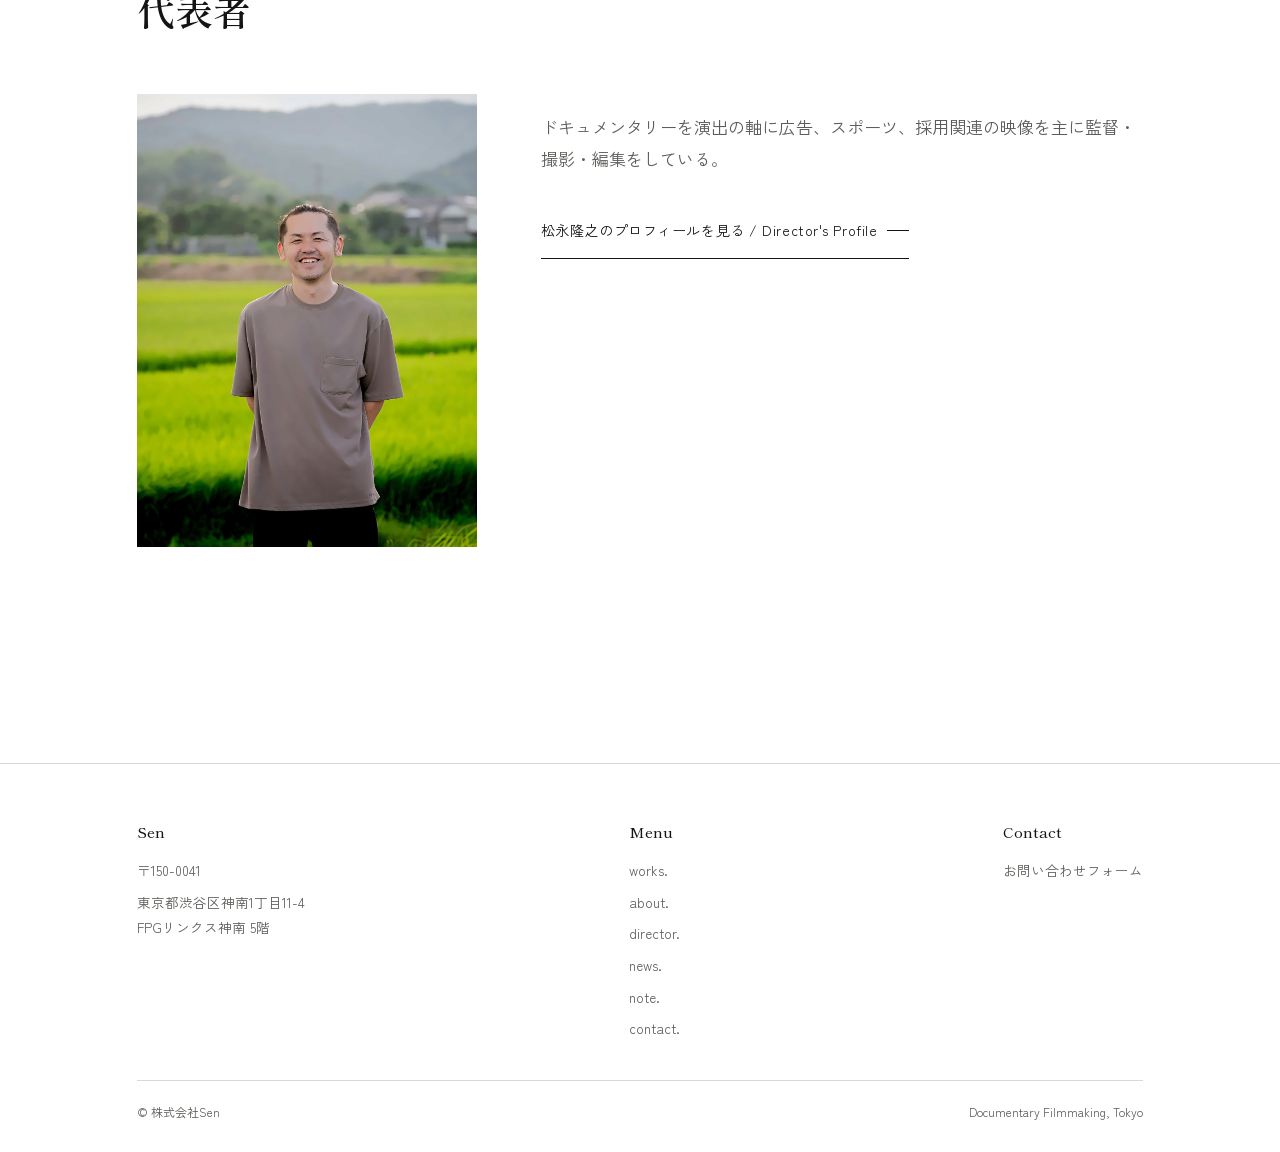
==== commit b68373df: "Add files via upload" ====
--- a/about.html
+++ b/about.html
@@ -383,8 +383,8 @@
       <p class="lead en" style="margin-top:16px;">Not the surface, but the story beneath it.</p>
       <hr class="line-rule">
       <div class="concept-block" style="margin-top:36px;">
-        <p class="jp">私たちSenは、人の深層にある葛藤や情熱を丁寧に取材し、見る人の心に響くコンテンツづくりを心がけています。</p>
-        <p class="en">At Sen, we carefully uncover the struggles and passion in the depths of a person, creating content that resonates with the viewer's heart.</p>
+        <p class="jp">消費されるコンテンツが増加する時代の中で、どんな想いからそれが生まれたのかという「文脈」は、より人は心を動かされるようになっています。私たちSenは、人の深層にある葛藤や情熱を丁寧に取材し、見る人の心に響くコンテンツづくりを心がけています。</p>
+        <p class="en">In an age where consumable content keeps increasing, people are increasingly moved by the "context" behind it — the feelings it grew from. At Sen, we carefully uncover the struggles and passion in the depths of a person, creating content that resonates with the viewer's heart.</p>
       </div>
     </div>
   </section>
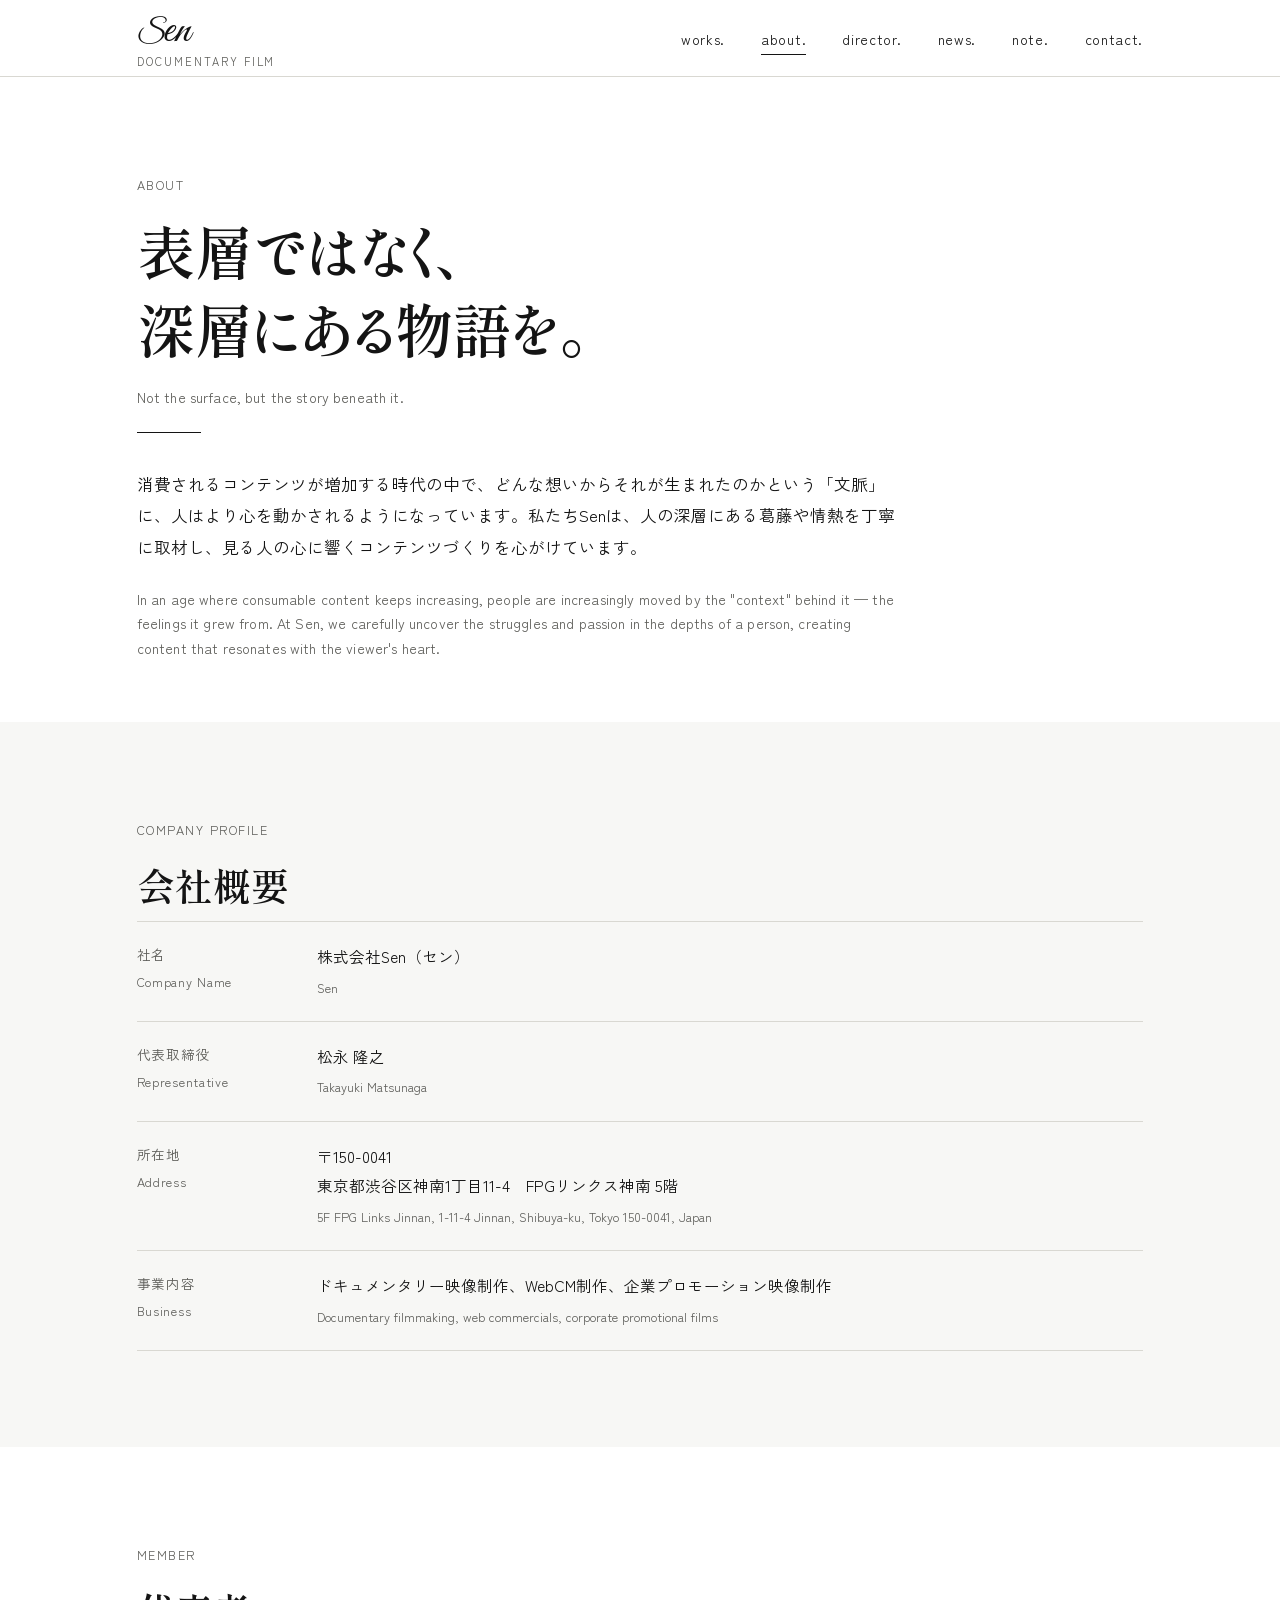
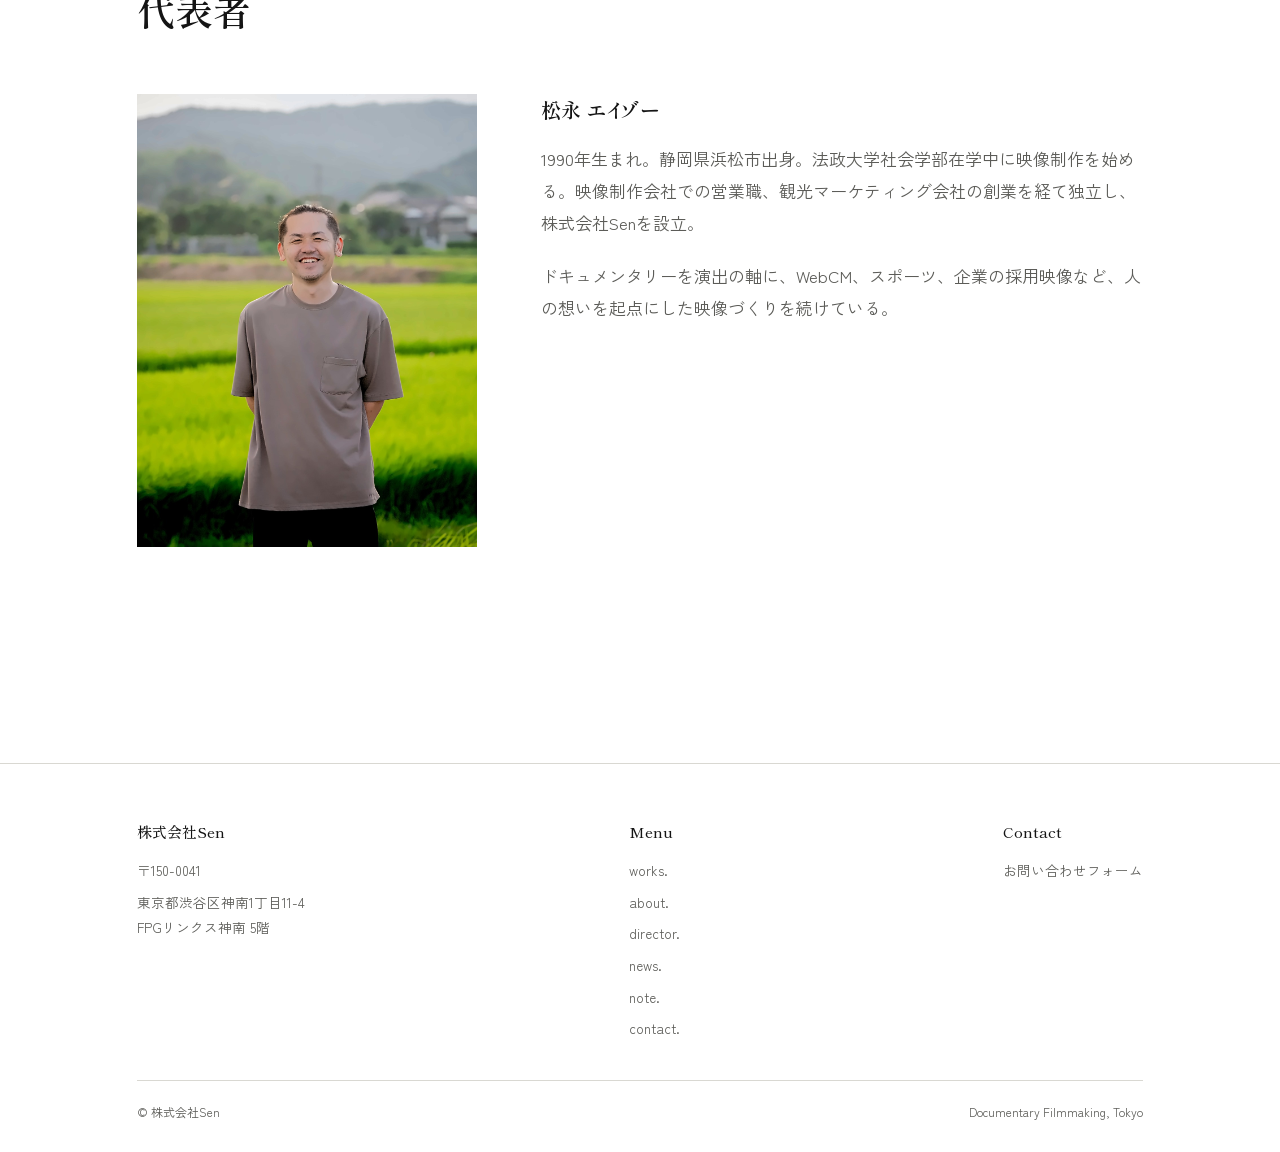
==== commit 3ccd756e: "Add files via upload" ====
--- a/about.html
+++ b/about.html
@@ -383,7 +383,7 @@
       <p class="lead en" style="margin-top:16px;">Not the surface, but the story beneath it.</p>
       <hr class="line-rule">
       <div class="concept-block" style="margin-top:36px;">
-        <p class="jp">消費されるコンテンツが増加する時代の中で、どんな想いからそれが生まれたのかという「文脈」は、より人は心を動かされるようになっています。私たちSenは、人の深層にある葛藤や情熱を丁寧に取材し、見る人の心に響くコンテンツづくりを心がけています。</p>
+        <p class="jp">消費されるコンテンツが増加する時代の中で、どんな想いからそれが生まれたのかという「文脈」に、人はより心を動かされるようになっています。私たちSenは、人の深層にある葛藤や情熱を丁寧に取材し、見る人の心に響くコンテンツづくりを心がけています。</p>
         <p class="en">In an age where consumable content keeps increasing, people are increasingly moved by the "context" behind it — the feelings it grew from. At Sen, we carefully uncover the struggles and passion in the depths of a person, creating content that resonates with the viewer's heart.</p>
       </div>
     </div>
@@ -428,8 +428,9 @@
           <div class="director-photo" style="background-image:url('[data-uri]